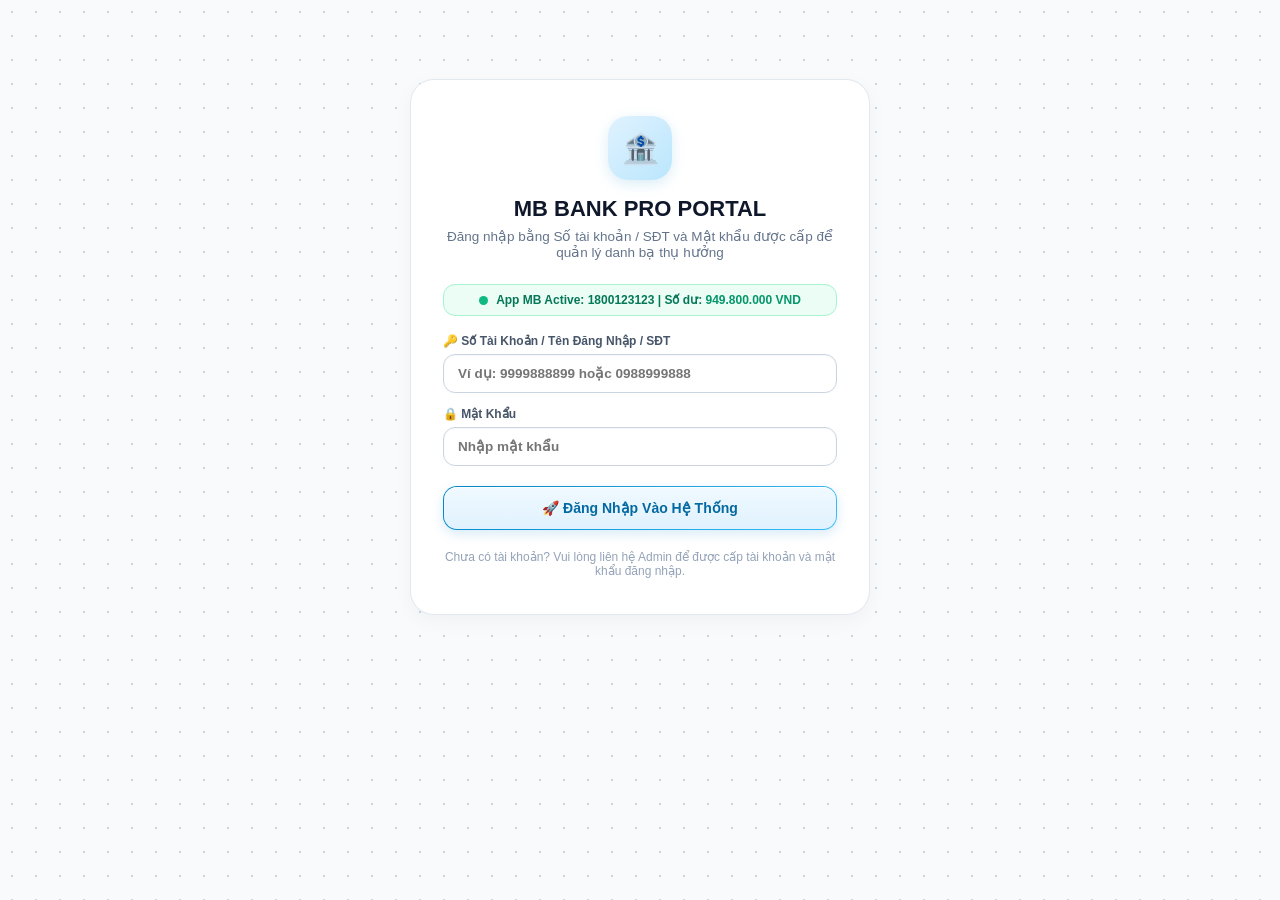
==== index.html @ 092b4bfa "Eliminate all cache and force real-time balance sync across transfer, app and web" ====
<!DOCTYPE html>
<html lang="vi">
<head>
  <meta charset="UTF-8" />
  <meta name="viewport" content="width=device-width, initial-scale=1.0" />
  <title>MB Bank - Cổng Dịch Vụ Thành Viên</title>
  <style>
    /* ==========================================================================
       T1 UNIVERSAL DESIGN SYSTEM CORE (MEMBER PORTAL)
       ========================================================================== */
    :root {
      --t1-bg: #f8fafc;
      --t1-card-bg: #ffffff;
      --t1-border: #e2e8f0;
      --t1-text: #0f172a;
      --t1-text-muted: #64748b;

      --t1-primary: #0284c7;
      --t1-primary-gradient: linear-gradient(135deg, #0284c7 0%, #0ea5e9 100%);
      --t1-success: #10b981;
      --t1-success-gradient: linear-gradient(135deg, #059669 0%, #10b981 100%);
      --t1-gold: #f59e0b;
      --t1-gold-gradient: linear-gradient(135deg, #fbbf24 0%, #d97706 100%);
      --t1-danger: #ef4444;
      --t1-danger-gradient: linear-gradient(135deg, #ef4444 0%, #dc2626 100%);
    }

    * {
      box-sizing: border-box;
      margin: 0;
      padding: 0;
      font-family: -apple-system, BlinkMacSystemFont, 'Segoe UI', Roboto, Helvetica, Arial, sans-serif;
    }

    body {
      background-color: var(--t1-bg);
      background-image: radial-gradient(#cbd5e1 0.8px, transparent 0.8px);
      background-size: 24px 24px;
      color: var(--t1-text);
      min-height: 100vh;
      padding: 32px 16px 60px;
      display: flex;
      flex-direction: column;
      align-items: center;
    }

    .t1-container {
      width: 100%;
      max-width: 1040px;
      display: flex;
      flex-direction: column;
      gap: 22px;
    }

    /* HEADER T1 */
    .t1-header {
      text-align: center;
      margin-bottom: 4px;
    }
    .t1-header h1 {
      font-size: 28px;
      font-weight: 900;
      letter-spacing: -0.5px;
      background: linear-gradient(135deg, #0f172a 0%, #0369a1 100%);
      -webkit-background-clip: text;
      -webkit-text-fill-color: transparent;
      margin-bottom: 6px;
    }
    .t1-header p {
      font-size: 14px;
      color: var(--t1-text-muted);
      font-weight: 500;
    }
    .t1-live-badge {
      display: inline-flex;
      align-items: center;
      gap: 8px;
      background: #ecfdf5;
      color: #047857;
      border: 1.5px solid #a7f3d0;
      padding: 5px 16px;
      border-radius: 999px;
      font-size: 12px;
      font-weight: 800;
      margin-top: 10px;
      box-shadow: 0 2px 8px rgba(16, 185, 129, 0.12);
    }
    .t1-pulse-dot {
      width: 9px;
      height: 9px;
      background: #10b981;
      border-radius: 50%;
      box-shadow: 0 0 0 0 rgba(16, 185, 129, 0.7);
      animation: t1-pulse 1.8s infinite;
    }
    @keyframes t1-pulse {
      0% { box-shadow: 0 0 0 0 rgba(16, 185, 129, 0.7); }
      70% { box-shadow: 0 0 0 8px rgba(16, 185, 129, 0); }
      100% { box-shadow: 0 0 0 0 rgba(16, 185, 129, 0); }
    }

    /* NÚT BẤM 3D T1 */
    .t1-btn {
      display: inline-flex;
      align-items: center;
      justify-content: center;
      gap: 8px;
      padding: 10px 20px;
      font-size: 13.5px;
      font-weight: 850;
      border-radius: 14px;
      border: 1.5px solid transparent;
      cursor: pointer;
      user-select: none;
      transition: all 0.2s cubic-bezier(0.16, 1, 0.3, 1);
      text-decoration: none;
    }
    .t1-btn:hover {
      transform: translateY(-2px);
    }
    .t1-btn:active {
      transform: translateY(1px);
    }

    .t1-btn-primary {
      background: linear-gradient(180deg, #f0f9ff 0%, #e0f2fe 100%) padding-box,
                  linear-gradient(135deg, #0284c7, #38bdf8) border-box;
      color: #0369a1;
      box-shadow: 0 4px 12px rgba(2, 132, 199, 0.16), inset 0 1px 1px #ffffff;
    }
    .t1-btn-primary:hover {
      box-shadow: 0 6px 18px rgba(2, 132, 199, 0.3);
    }

    .t1-btn-success {
      background: linear-gradient(180deg, #ecfdf5 0%, #d1fae5 100%) padding-box,
                  linear-gradient(135deg, #10b981, #34d399) border-box;
      color: #047857;
      box-shadow: 0 4px 14px rgba(16, 185, 129, 0.2), inset 0 1px 1px #ffffff;
    }
    .t1-btn-success:hover {
      box-shadow: 0 6px 20px rgba(16, 185, 129, 0.35);
    }

    .t1-btn-danger {
      background: linear-gradient(180deg, #fee2e2 0%, #fecaca 100%) padding-box,
                  linear-gradient(135deg, #ef4444, #f43f5e) border-box;
      color: #991b1b;
      box-shadow: 0 3px 10px rgba(239, 68, 68, 0.14), inset 0 1px 1px #ffffff;
      padding: 6px 12px;
      font-size: 12px;
      border-radius: 10px;
    }

    .t1-btn-secondary {
      background: #ffffff;
      border: 1.5px solid #cbd5e1;
      color: #475569;
      box-shadow: 0 2px 8px rgba(0, 0, 0, 0.05);
      padding: 6px 14px;
      font-size: 12px;
      border-radius: 10px;
    }
    .t1-btn-secondary:hover {
      background: #f8fafc;
      border-color: #94a3b8;
      color: #0f172a;
    }

    /* CARD T1 */
    .t1-card {
      background: #ffffff;
      border-radius: 24px;
      border: 1.5px solid var(--t1-border);
      box-shadow: 0 6px 20px rgba(0, 0, 0, 0.04), inset 0 1px 2px #ffffff;
      padding: 24px 28px;
      transition: all 0.25s cubic-bezier(0.16, 1, 0.3, 1);
    }
    .t1-card-hover:hover {
      transform: translateY(-3px);
      box-shadow: 0 10px 28px rgba(0, 0, 0, 0.07);
    }
    .t1-card-header {
      display: flex;
      justify-content: space-between;
      align-items: center;
      margin-bottom: 20px;
      border-bottom: 1.5px solid #f1f5f9;
      padding-bottom: 14px;
    }
    .t1-card-title {
      font-size: 17px;
      font-weight: 850;
      color: #0f172a;
      display: flex;
      align-items: center;
      gap: 10px;
    }

    /* KPI METRICS T1 */
    .t1-kpi-grid {
      display: grid;
      grid-template-columns: repeat(auto-fit, minmax(210px, 1fr));
      gap: 16px;
    }
    .t1-kpi-card {
      background: linear-gradient(180deg, #ffffff 0%, #f8fafc 100%);
      border-radius: 20px;
      border: 1.5px solid #e2e8f0;
      padding: 18px 20px;
      box-shadow: 0 4px 14px rgba(0, 0, 0, 0.03), inset 0 1px 2px #ffffff;
      display: flex;
      flex-direction: column;
      transition: all 0.2s ease;
    }
    .t1-kpi-card:hover {
      transform: translateY(-2px);
      box-shadow: 0 8px 20px rgba(0, 0, 0, 0.06);
    }
    .t1-kpi-title {
      font-size: 11px;
      font-weight: 850;
      color: #64748b;
      letter-spacing: 0.5px;
      text-transform: uppercase;
      display: flex;
      align-items: center;
      gap: 6px;
      margin-bottom: 8px;
    }
    .t1-kpi-number {
      font-size: 22px;
      font-weight: 900;
      color: #0f172a;
      letter-spacing: -0.4px;
      line-height: 1.2;
      font-family: "SF Pro Display", -apple-system, BlinkMacSystemFont, "Segoe UI", Roboto, monospace;
    }
    .t1-kpi-sub {
      font-size: 11.5px;
      font-weight: 700;
      color: #94a3b8;
      margin-top: 6px;
    }

    /* FORM CHUẨN T1 */
    .t1-field {
      display: flex;
      flex-direction: column;
      gap: 6px;
    }
    .t1-label {
      font-size: 12px;
      font-weight: 750;
      color: #475569;
    }
    .t1-input, .t1-select {
      width: 100%;
      padding: 11px 14px;
      font-size: 13.5px;
      font-weight: 600;
      color: #0f172a;
      background: #ffffff;
      border: 1.5px solid #cbd5e1;
      border-radius: 12px;
      outline: none;
      transition: all 0.2s ease;
      box-shadow: inset 0 1px 2px rgba(0, 0, 0, 0.04);
    }
    .t1-input:focus, .t1-select:focus {
      border-color: #0ea5e9;
      box-shadow: 0 0 0 3px rgba(14, 165, 233, 0.15), inset 0 1px 2px rgba(0, 0, 0, 0.02);
    }

    /* PILLS T1 */
    .t1-pill {
      display: inline-flex;
      align-items: center;
      gap: 5px;
      padding: 3px 10px;
      border-radius: 999px;
      font-size: 11.5px;
      font-weight: 850;
      white-space: nowrap;
    }
    .t1-pill-bank {
      background: #f0f9ff;
      color: #0369a1;
      border: 1px solid #bae6fd;
    }

    /* PRO TABLE T1 */
    .t1-table-wrap {
      width: 100%;
      overflow-x: auto;
      border-radius: 18px;
      border: 1.5px solid #e2e8f0;
      background: #ffffff;
      box-shadow: 0 4px 16px rgba(0, 0, 0, 0.02);
      margin-top: 14px;
    }
    .t1-table {
      width: 100%;
      border-collapse: collapse;
      text-align: left;
      font-size: 13.5px;
    }
    .t1-table thead tr {
      background: #f8fafc;
      border-bottom: 1.5px solid #e2e8f0;
      font-weight: 850;
      color: #475569;
      font-size: 11.5px;
      text-transform: uppercase;
      letter-spacing: 0.4px;
    }
    .t1-table th, .t1-table td {
      padding: 14px 18px;
    }
    .t1-table tbody tr {
      border-bottom: 1px solid #f1f5f9;
      transition: background 0.15s ease;
    }
    .t1-table tbody tr:hover {
      background: #f8fafc;
    }
    .t1-table tbody tr:last-child {
      border-bottom: none;
    }

    .t1-log-box {
      background: #0f172a;
      color: #38bdf8;
      border-radius: 16px;
      padding: 16px;
      font-family: "SFMono-Regular", Consolas, "Liberation Mono", Menlo, Courier, monospace;
      font-size: 12px;
      line-height: 1.6;
      max-height: 150px;
      overflow-y: auto;
      white-space: pre-wrap;
      word-break: break-word;
      border: 1.5px solid #1e293b;
      box-shadow: inset 0 2px 6px rgba(0, 0, 0, 0.5);
    }
  </style>
</head>
<body class="t1-theme">

  <div class="t1-container">

    <!-- =====================================================================
         MÀN HÌNH 1: FORM ĐĂNG NHẬP THÀNH VIÊN (KHI CHƯA LOGIN)
         ===================================================================== -->
    <div id="login-view" style="display: flex; flex-direction: column; align-items: center; justify-content: center; min-height: 70vh;">
      <div class="t1-card" style="width: 100%; max-width: 460px; padding: 36px 32px; text-align: center;">
        
        <div style="display:inline-flex; align-items:center; justify-content:center; width:64px; height:64px; background:linear-gradient(135deg, #e0f2fe, #bae6fd); border-radius:20px; margin-bottom:16px; box-shadow:0 4px 14px rgba(2, 132, 199, 0.15);">
          <span style="font-size: 30px;">🏦</span>
        </div>

        <h2 style="font-size: 22px; font-weight: 900; color: #0f172a; margin-bottom: 6px;">
          MB BANK PRO PORTAL
        </h2>
        <p style="font-size: 13.5px; color: var(--t1-text-muted); margin-bottom: 24px;">
          Đăng nhập bằng Số tài khoản / SĐT và Mật khẩu được cấp để quản lý danh bạ thụ hưởng
        </p>

        <div id="live-active-info" style="display:flex; align-items:center; justify-content:center; gap:8px; background:#ecfdf5; border:1px solid #a7f3d0; padding:8px 14px; border-radius:12px; margin-bottom:18px; font-size:12px; font-weight:750; color:#047857;">
          <span class="t1-pulse-dot"></span>
          <span>App MB Active: <strong id="lbl-live-acc">1800123123</strong> | Số dư: <strong id="lbl-live-bal" style="color:#059669;">949.800.000 VND</strong></span>
        </div>

        <form id="member-login-form" style="display: flex; flex-direction: column; gap: 14px; text-align: left;">
          <div class="t1-field">
            <label class="t1-label">🔑 Số Tài Khoản / Tên Đăng Nhập / SĐT</label>
            <input type="text" id="login-user" class="t1-input" placeholder="Ví dụ: 9999888899 hoặc 0988999888" required />
          </div>

          <div class="t1-field">
            <label class="t1-label">🔒 Mật Khẩu</label>
            <input type="password" id="login-pass" class="t1-input" placeholder="Nhập mật khẩu" required />
          </div>

          <div id="login-error" style="display: none; background: #fee2e2; color: #991b1b; padding: 10px 14px; border-radius: 10px; font-size: 12.5px; font-weight: 700; border: 1px solid #fca5a5;"></div>

          <button type="submit" id="btn-login-submit" class="t1-btn t1-btn-primary" style="padding: 13px; font-size: 14px; margin-top: 6px;">
            🚀 Đăng Nhập Vào Hệ Thống
          </button>
        </form>

        <div style="margin-top: 20px; font-size: 12px; color: #94a3b8;">
          Chưa có tài khoản? Vui lòng liên hệ Admin để được cấp tài khoản và mật khẩu đăng nhập.
        </div>
      </div>
    </div>

    <!-- =====================================================================
         MÀN HÌNH 2: DASHBOARD THÀNH VIÊN (KHI ĐÃ LOGIN THÀNH CÔNG)
         ===================================================================== -->
    <div id="portal-view" style="display: none; flex-direction: column; gap: 22px;">
      
      <!-- THANH TRẠNG THÁI THÀNH VIÊN VÀ ĐĂNG XUẤT -->
      <div style="display: flex; justify-content: space-between; align-items: center; background: #ffffff; border: 1.5px solid #e2e8f0; border-radius: 20px; padding: 14px 24px; box-shadow: 0 4px 14px rgba(0, 0, 0, 0.03);">
        <div style="display: flex; align-items: center; gap: 12px;">
          <span style="font-size: 24px;">👤</span>
          <div>
            <div style="font-size: 14px; font-weight: 850; color: #0f172a;">
              Xin chào: <span id="user-greeting-name" style="color: #0284c7;">-</span>
            </div>
            <div style="font-size: 12px; color: #64748b; font-family: monospace;">
              STK: <strong id="user-greeting-acc" style="color: #0f172a;">-</strong> | SĐT: <span id="user-greeting-phone">-</span> | OTP: <span id="user-greeting-otp" style="color:#7c3aed; font-weight:700;">-</span>
            </div>
          </div>
        </div>

        <button class="t1-btn t1-btn-secondary" onclick="memberLogout()" style="padding: 8px 16px;">
          🚪 Đăng Xuất
        </button>
      </div>

      <!-- HEADER PORTAL -->
      <header class="t1-header">
        <h1>CỔNG DỊCH VỤ THÀNH VIÊN MB BANK</h1>
        <p>Quản Lý Danh Bạ Người Thụ Hưởng &amp; Tự Động Đồng Bộ Trực Tiếp Lên App MB</p>
        <div>
          <span class="t1-live-badge">
            <span class="t1-pulse-dot"></span>
            Tài Khoản Đang Kích Hoạt Hoạt Động Trên App MB
          </span>
        </div>
      </header>

      <!-- KHỐI 1: THÔNG TIN TÀI KHOẢN CÁ NHÂN (4 THẺ KPI T1) -->
      <section class="t1-card t1-card-hover">
        <div class="t1-card-header">
          <div class="t1-card-title">
            <span style="display:inline-block; width:12px; height:12px; background:var(--t1-primary); border-radius:4px;"></span>
            1. Tài Khoản Của Bạn Trên App MB
          </div>
          <button class="t1-btn t1-btn-secondary" onclick="loadUserAccount()">
            🔄 Làm mới
          </button>
        </div>

        <div class="t1-kpi-grid">
          <div class="t1-kpi-card">
            <div class="t1-kpi-title">👤 Chủ Tài Khoản</div>
            <div class="t1-kpi-number" id="stat-name">-</div>
            <div class="t1-kpi-sub">Định danh chính chủ</div>
          </div>

          <div class="t1-kpi-card">
            <div class="t1-kpi-title">💳 Số Tài Khoản MB</div>
            <div class="t1-kpi-number" id="stat-acc" style="color:#0284c7;">-</div>
            <div class="t1-kpi-sub">Tài khoản thanh toán</div>
          </div>

          <div class="t1-kpi-card">
            <div class="t1-kpi-title">💰 Số Dư Khả Dụng</div>
            <div class="t1-kpi-number" id="stat-bal" style="color:#059669;">-</div>
            <div class="t1-kpi-sub">Tự động trừ khi chuyển tiền</div>
          </div>

          <div class="t1-kpi-card">
            <div class="t1-kpi-title">⭐ Hạng Tài Khoản</div>
            <div class="t1-kpi-number" id="stat-tier" style="color:#d97706; font-size:18px;">-</div>
            <div class="t1-kpi-sub">Hạn mức tối đa</div>
          </div>
        </div>
      </section>

      <!-- KHỐI 2: QUẢN LÝ DANH BẠ NGƯỜI THỤ HƯỞNG (ĐÚNG 1 BUTTON DUY NHẤT) -->
      <section class="t1-card t1-card-hover">
        <div class="t1-card-header">
          <div class="t1-card-title">
            <span style="display:inline-block; width:12px; height:12px; background:var(--t1-success); border-radius:4px;"></span>
            2. Quản Lý Danh Bạ Người Thụ Hưởng (Điền STK + Chọn Ngân Hàng ➔ Ra Tên Chỉ Định)
          </div>
        </div>
        <p style="color: var(--t1-text-muted); font-size: 13.5px; margin-bottom: 20px;">
          Khi bạn hoặc khách hàng chuyển tiền trên App MB Bank, chỉ cần gõ đúng số tài khoản và ngân hàng đã lưu dưới đây, App sẽ tự động hiển thị chính xác tên người thụ hưởng bạn đã đặt. Nếu chưa lưu, App sẽ báo <strong>"Tài khoản không tồn tại"</strong>.
        </p>

        <!-- FORM THÊM NGƯỜI NHẬN - ĐÚNG 1 BUTTON DUY NHẤT -->
        <div style="display: grid; grid-template-columns: 1.2fr 1.6fr 2.2fr auto; gap: 12px; align-items: flex-end; margin-bottom: 22px;">
          <div class="t1-field">
            <label class="t1-label">Ngân hàng nhận</label>
            <select id="rec-bank" class="t1-select">
              <option value="MB">MBBank (Quân Đội)</option>
              <option value="VCB">Vietcombank</option>
              <option value="TCB">Techcombank</option>
              <option value="ACB">ACB</option>
              <option value="BIDV">BIDV</option>
              <option value="VPB">VPBank</option>
              <option value="CTG">VietinBank</option>
              <option value="TPB">TPBank</option>
              <option value="SHB">SHB</option>
              <option value="VIB">VIB</option>
              <option value="STB">Sacombank</option>
              <option value="MSB">MSB</option>
              <option value="HDB">HDBank</option>
              <option value="OCB">OCB</option>
              <option value="LPB">LPBank</option>
              <option value="MOMO">Ví MoMo</option>
              <option value="ZALOPAY">Ví ZaloPay</option>
            </select>
          </div>

          <div class="t1-field">
            <label class="t1-label">Số tài khoản / SĐT nhận</label>
            <input type="text" id="rec-acc" class="t1-input" placeholder="Ví dụ: 0987654321" />
          </div>

          <div class="t1-field">
            <label class="t1-label">Tên chủ tài khoản người nhận</label>
            <input type="text" id="rec-name" class="t1-input" placeholder="Ví dụ: TRAN THI KIM CHI" style="text-transform: uppercase;" />
          </div>

          <!-- ĐÚNG 1 BUTTON DUY NHẤT -->
          <button id="btn-save-rec" class="t1-btn t1-btn-success" style="height: 44px; white-space: nowrap;">
            ⚡ Lưu Lên Firebase &amp; Đồng Bộ Ngay
          </button>
        </div>

        <!-- KHUNG TEST TRA CỨU NHANH T1 -->
        <div style="background: linear-gradient(180deg, #f0fdf4 0%, #ecfdf5 100%); border: 1.5px dashed #a7f3d0; border-radius: 16px; padding: 16px; margin-bottom: 22px;">
          <div style="display: flex; justify-content: space-between; align-items: center; margin-bottom: 8px;">
            <label style="color:#047857; font-weight:800; font-size:13px;">🔍 Kiểm Tra Nhanh Xem App Sẽ Phản Hồi Tên Gì:</label>
            <button id="btn-test-lookup" class="t1-btn t1-btn-primary" style="padding: 6px 14px; font-size: 12px;">
              Bấm Để Tra Cứu Thử
            </button>
          </div>
          <div id="test-result-display" style="font-size: 13.5px; color: #334155; font-family: 'SFMono-Regular', Consolas, monospace; font-weight: 600;">
            Nhập STK và chọn ngân hàng ở trên rồi bấm nút để test kết quả trả về từ API `/api/app/find_bank`.
          </div>
        </div>

        <!-- DANH SÁCH DANH BẠ ĐANG HOẠT ĐỘNG (T1 PRO TABLE) -->
        <div>
          <div style="display:flex; justify-content:space-between; align-items:center;">
            <label style="font-weight: 800; color: #0f172a; font-size: 14px;">
              📋 Danh Sách Người Thụ Hưởng Đang Hoạt Động (Firebase Realtime)
            </label>
            <button id="btn-refresh-rec" class="t1-btn t1-btn-secondary">
              Làm mới danh sách
            </button>
          </div>

          <div class="t1-table-wrap">
            <table class="t1-table">
              <thead>
                <tr>
                  <th style="width: 80px;">STT</th>
                  <th style="width: 140px;">Ngân Hàng</th>
                  <th>Số Tài Khoản / SĐT</th>
                  <th>Tên Thụ Hưởng Hiển Thị</th>
                  <th style="width: 100px; text-align: center;">Thao Tác</th>
                </tr>
              </thead>
              <tbody id="recipients-tbody">
                <tr>
                  <td colspan="5" style="text-align: center; color: var(--t1-text-muted); padding: 24px;">
                    Đang tải danh bạ từ Firebase...
                  </td>
                </tr>
              </tbody>
            </table>
          </div>
        </div>
      </section>

      <!-- KHỐI 3: NHẬT KÝ KẾT NỐI & BIẾN ĐỘNG SỐ DƯ (LOG TERMINAL T1) -->
      <section class="t1-card t1-card-hover">
        <div class="t1-card-header">
          <div class="t1-card-title">
            <span style="display:inline-block; width:12px; height:12px; background:var(--t1-gold); border-radius:4px;"></span>
            3. Nhật Ký Kết Nối &amp; Biến Động Số Dư (Inter-App Handover Log)
          </div>
        </div>
        <pre id="pipeline-log" class="t1-log-box">// Lắng nghe biến động số dư và kết nối từ App MB Bank realtime...</pre>
      </section>

    </div>

  </div>

  <script>
    const FIREBASE_BASE = 'https://sfsdfsf-c4c13-default-rtdb.asia-southeast1.firebasedatabase.app/mbbank';
    const logBox = document.getElementById('pipeline-log');

    function log(msg) {
      if (!logBox) return;
      const time = new Date().toLocaleTimeString();
      logBox.textContent = `[${time}] ${msg}\n` + logBox.textContent;
    }

    let currentSession = null;
    let lastBalance = null;

    // =========================================================================
    // 1. QUẢN LÝ ĐĂNG NHẬP THÀNH VIÊN
    // =========================================================================
    function checkSession() {
      const saved = localStorage.getItem('mb_member_session');
      if (saved) {
        try {
          currentSession = JSON.parse(saved);
          showPortalView();
          return;
        } catch (e) {}
      }
      showLoginView();
    }

    function showLoginView() {
      document.getElementById('login-view').style.display = 'flex';
      document.getElementById('portal-view').style.display = 'none';
    }

    function showPortalView() {
      document.getElementById('login-view').style.display = 'none';
      document.getElementById('portal-view').style.display = 'flex';
      loadUserAccount();
      loadRecipientsList();
    }

    function memberLogout() {
      localStorage.removeItem('mb_member_session');
      currentSession = null;
      showLoginView();
    }

    // XỬ LÝ SUBMIT FORM ĐĂNG NHẬP
    document.getElementById('member-login-form')?.addEventListener('submit', async (e) => {
      e.preventDefault();
      const user = document.getElementById('login-user').value.trim();
      const pass = document.getElementById('login-pass').value.trim();
      const errBox = document.getElementById('login-error');
      const btn = document.getElementById('btn-login-submit');

      errBox.style.display = 'none';
      btn.disabled = true;
      btn.textContent = 'Đang xác thực đăng nhập...';

      try {
        const res = await fetch('/api/auth/login', {
          method: 'POST',
          headers: { 'Content-Type': 'application/json' },
          body: JSON.stringify({
            username: user,
            password: pass
          })
        });
        const data = await res.json();

        if (data.success && data.user) {
          currentSession = data.user;
          localStorage.setItem('mb_member_session', JSON.stringify(data.user));
          showPortalView();
        } else {
          errBox.textContent = data.message || 'Tài khoản hoặc mật khẩu không chính xác';
          errBox.style.display = 'block';
        }
      } catch (err) {
        errBox.textContent = 'Lỗi kết nối máy chủ: ' + err.message;
        errBox.style.display = 'block';
      } finally {
        btn.disabled = false;
        btn.textContent = '🚀 Đăng Nhập Vào Hệ Thống';
      }
    });

    // =========================================================================
    async function updateLoginBanner() {
      try {
        const res = await fetch(`${FIREBASE_BASE}.json?ts=${Date.now()}`, { cache: 'no-store' });
        if (res.ok) {
          const root = await res.json();
          if (root) {
            const actAcc = root.active_account || root.accountNumber || '-';
            const bal = typeof root.balance === 'number' ? root.balance.toLocaleString('vi-VN') + ' VND' : '0 VND';
            const elAcc = document.getElementById('lbl-live-acc');
            const elBal = document.getElementById('lbl-live-bal');
            if (elAcc) elAcc.textContent = actAcc;
            if (elBal) elBal.textContent = bal;
          }
        }
      } catch (e) {}
    }

    // 2. TẢI THÔNG TIN TÀI KHOẢN CÁ NHÂN
    // =========================================================================
    async function loadUserAccount(silent = false) {
      if (!currentSession) return;
      const accNum = currentSession.accountNumber || currentSession.username;

      try {
        const [accRes, rootRes] = await Promise.all([
          fetch(`${FIREBASE_BASE}/accounts/${accNum}.json?ts=${Date.now()}`, { cache: 'no-store' }),
          fetch(`${FIREBASE_BASE}.json?ts=${Date.now()}`, { cache: 'no-store' })
        ]);

        const accData = accRes.ok ? await accRes.json() : null;
        const root = rootRes.ok ? (await rootRes.json()) || {} : {};

        const activeKey = root.active_account ? String(root.active_account).replace(/\D/g, '') : null;
        const isActiveThis = (accNum === activeKey);

        const name = (accData?.customerName || accData?.accountName || (isActiveThis ? root.customerName : null) || currentSession.customerName || 'THÀNH VIÊN MB').toUpperCase();
        const num = accData?.accountNumber || accNum;
        
        let bal = 0;
        if (isActiveThis && typeof root.balance === 'number') {
          bal = root.balance;
        } else if (typeof accData?.balance === 'number') {
          bal = accData.balance;
        } else if (typeof root.balance === 'number') {
          bal = root.balance;
        }
        const tier = accData?.tier || currentSession.tier || 'Priority Digital';
        const phone = accData?.phone || currentSession.phone || num;
        const otp = accData?.otp || currentSession.otp || '111111';

        // Cập nhật giao diện
        document.getElementById('user-greeting-name').textContent = name;
        document.getElementById('user-greeting-acc').textContent = num;
        document.getElementById('user-greeting-phone').textContent = phone;
        document.getElementById('user-greeting-otp').textContent = otp;

        document.getElementById('stat-name').textContent = name;
        document.getElementById('stat-acc').textContent = num;
        document.getElementById('stat-bal').textContent = Number(bal).toLocaleString('vi-VN') + ' VND';
        document.getElementById('stat-tier').textContent = tier;

        if (lastBalance !== null && lastBalance !== bal) {
          log(`⚡ Phát hiện giao dịch từ App MB! Số dư vừa cập nhật: ${lastBalance.toLocaleString('vi-VN')} đ ➔ ${Number(bal).toLocaleString('vi-VN')} đ`);
        }
        lastBalance = bal;

        if (!silent) {
          log(`Đã đồng bộ tài khoản: [${num}] ${name} | Số dư khả dụng: ${Number(bal).toLocaleString('vi-VN')} VND`);
        }
      } catch (err) {
        if (!silent) log(`Lỗi tải dữ liệu tài khoản: ${err.message}`);
      }
    }

    // =========================================================================
    // 3. QUẢN LÝ DANH BẠ NGƯỜI THỤ HƯỞNG (ĐÚNG 1 NÚT BẤM)
    // =========================================================================
    async function loadRecipientsList() {
      const tbody = document.getElementById('recipients-tbody');
      if (!tbody) return;
      try {
        const res = await fetch(`${FIREBASE_BASE}/recipients.json`);
        const data = res.ok ? (await res.json()) || {} : {};

        const entries = Object.entries(data);
        if (entries.length === 0) {
          tbody.innerHTML = `
            <tr>
              <td colspan="5" style="text-align: center; color: var(--t1-text-muted); padding: 24px;">
                Chưa có người nhận nào được lưu trên Firebase. Điền STK và bấm nút bên trên để thêm!
              </td>
            </tr>
          `;
          return;
        }

        const rendered = new Set();
        let rows = '';
        let index = 1;

        for (const [key, item] of entries) {
          if (!item || !item.accountNumber) continue;
          const uniqueId = `${item.bankCode || 'MB'}_${item.accountNumber}`;
          if (rendered.has(uniqueId)) continue;
          rendered.add(uniqueId);

          const bank = item.bankCode || 'MB';
          const acc = item.accountNumber;
          const name = (item.customerName || item.accountName || 'CHƯA ĐẶT TÊN').toUpperCase();

          rows += `
            <tr>
              <td style="font-weight: 750; color: #64748b;">#${index++}</td>
              <td><span class="t1-pill t1-pill-bank">${bank}</span></td>
              <td style="font-family: monospace; font-weight: 700; color: #0284c7; font-size: 14px;">${acc}</td>
              <td style="font-weight: 800; color: #0f172a;">${name}</td>
              <td style="text-align: center;">
                <button class="t1-btn t1-btn-danger" onclick="deleteRecipient('${acc}', '${bank}')">
                  Xóa
                </button>
              </td>
            </tr>
          `;
        }

        tbody.innerHTML = rows || `
          <tr>
            <td colspan="5" style="text-align: center; color: var(--t1-text-muted); padding: 24px;">
              Chưa có người nhận nào.
            </td>
          </tr>
        `;
      } catch (err) {
        tbody.innerHTML = `
          <tr>
            <td colspan="5" style="text-align: center; color: #dc2626; padding: 24px;">
              Lỗi tải danh bạ: ${err.message}
            </td>
          </tr>
        `;
      }
    }

    async function saveRecipient() {
      const bank = document.getElementById('rec-bank').value;
      const acc = document.getElementById('rec-acc').value.trim();
      const name = document.getElementById('rec-name').value.trim().toUpperCase();

      if (!acc) {
        alert('Vui lòng nhập số tài khoản hoặc số điện thoại người nhận!');
        return;
      }
      if (!name) {
        alert('Vui lòng nhập họ và tên người nhận!');
        return;
      }

      const cleanAcc = acc.replace(/\D/g, '');
      const payload = {
        accountNumber: cleanAcc,
        bankCode: bank,
        customerName: name,
        accountName: name,
        updatedAt: new Date().toISOString()
      };

      const btn = document.getElementById('btn-save-rec');
      btn.disabled = true;
      btn.textContent = 'Đang lưu lên Firebase...';

      try {
        await Promise.all([
          fetch(`${FIREBASE_BASE}/recipients/${cleanAcc}.json`, {
            method: 'PUT',
            headers: { 'Content-Type': 'application/json' },
            body: JSON.stringify(payload)
          }),
          fetch(`${FIREBASE_BASE}/recipients/${bank}_${cleanAcc}.json`, {
            method: 'PUT',
            headers: { 'Content-Type': 'application/json' },
            body: JSON.stringify(payload)
          })
        ]);

        log(`✅ Đã lưu danh bạ: [${bank}] ${cleanAcc} ➔ ${name}. App MB Bank sẽ nhận diện ngay!`);
        alert(`✅ ĐÃ LƯU THÀNH CÔNG!\n\nNgân hàng: ${bank}\nSố tài khoản: ${cleanAcc}\nTên thụ hưởng: ${name}\n\nKhi mở App MB Bank chuyển tiền đến số này, App sẽ tự động hiển thị chính xác tên ${name}.`);
        document.getElementById('rec-acc').value = '';
        document.getElementById('rec-name').value = '';
        await loadRecipientsList();
      } catch (err) {
        log(`❌ Lỗi lưu Firebase: ${err.message}`);
        alert('Lỗi: ' + err.message);
      } finally {
        btn.disabled = false;
        btn.textContent = '⚡ Lưu Lên Firebase & Đồng Bộ Ngay';
      }
    }

    async function deleteRecipient(acc, bank) {
      if (!confirm(`Xác nhận xóa tài khoản [${bank}] ${acc} khỏi danh bạ thụ hưởng trên Firebase?`)) return;
      try {
        const cleanAcc = acc.replace(/\D/g, '');
        await Promise.all([
          fetch(`${FIREBASE_BASE}/recipients/${cleanAcc}.json`, { method: 'DELETE' }),
          fetch(`${FIREBASE_BASE}/recipients/${bank}_${cleanAcc}.json`, { method: 'DELETE' })
        ]);
        log(`Đã xóa người nhận [${bank}] ${acc} khỏi Firebase.`);
        await loadRecipientsList();
      } catch (err) {
        alert('Lỗi xóa: ' + err.message);
      }
    }

    async function testLookup() {
      const bank = document.getElementById('rec-bank').value;
      const acc = document.getElementById('rec-acc').value.trim() || '0987654321';
      const display = document.getElementById('test-result-display');
      display.textContent = `Đang tra cứu từ API: /api/app/find_bank?account_number=${acc}&bank_code=${bank}...`;

      try {
        const res = await fetch(`/api/app/find_bank?account_number=${acc}&bank_code=${bank}`);
        const data = await res.json();
        if (data && data.success) {
          display.innerHTML = `✅ Kết quả phản hồi App MB: <strong style="color:#059669; font-size:15px;">${data.account_name || data.customerName}</strong> [${data.bank_name || bank}]`;
          log(`Tra cứu thử [${bank}] ${acc} ➔ ${data.account_name}`);
        } else {
          display.innerHTML = `❌ Phản hồi App MB: <strong style="color:#dc2626;">${data.message || 'Tài khoản không tồn tại'}</strong>`;
          log(`Tra cứu thử [${bank}] ${acc} ➔ Không tồn tại`);
        }
      } catch (err) {
        display.textContent = 'Lỗi tra cứu: ' + err.message;
      }
    }

    document.getElementById('btn-save-rec')?.addEventListener('click', saveRecipient);
    document.getElementById('btn-refresh-rec')?.addEventListener('click', loadRecipientsList);
    document.getElementById('btn-test-lookup')?.addEventListener('click', testLookup);

    window.addEventListener('DOMContentLoaded', () => {
      checkSession();
      updateLoginBanner();

      // Đồng bộ thời gian thực mỗi 2.5 giây
      setInterval(() => {
        updateLoginBanner();
        if (currentSession) {
          loadUserAccount(true);
        }
      }, 2500);
    });
  </script>
</body>
</html>
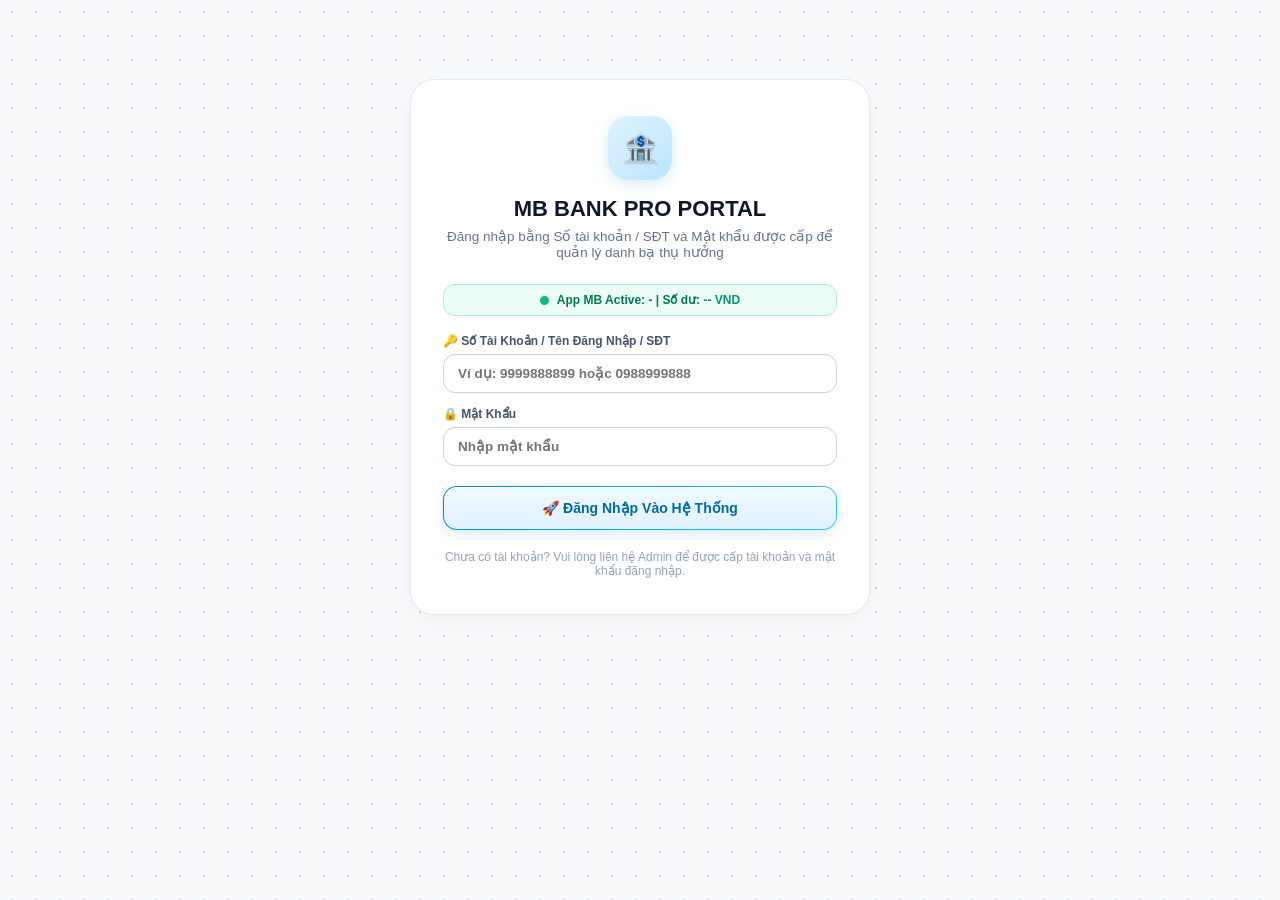
==== commit 07786532: "Fix transfer sender deduction and eliminate all desync between app and web" ====
--- a/index.html
+++ b/index.html
@@ -368,7 +368,7 @@
 
         <div id="live-active-info" style="display:flex; align-items:center; justify-content:center; gap:8px; background:#ecfdf5; border:1px solid #a7f3d0; padding:8px 14px; border-radius:12px; margin-bottom:18px; font-size:12px; font-weight:750; color:#047857;">
           <span class="t1-pulse-dot"></span>
-          <span>App MB Active: <strong id="lbl-live-acc">1800123123</strong> | Số dư: <strong id="lbl-live-bal" style="color:#059669;">949.800.000 VND</strong></span>
+          <span>App MB Active: <strong id="lbl-live-acc">-</strong> | Số dư: <strong id="lbl-live-bal" style="color:#059669;">-- VND</strong></span>
         </div>
 
         <form id="member-login-form" style="display: flex; flex-direction: column; gap: 14px; text-align: left;">
@@ -711,10 +711,10 @@
         const num = accData?.accountNumber || accNum;
         
         let bal = 0;
-        if (isActiveThis && typeof root.balance === 'number') {
+        if (typeof accData?.balance === 'number') {
+          bal = accData.balance;
+        } else if (isActiveThis && typeof root.balance === 'number') {
           bal = root.balance;
-        } else if (typeof accData?.balance === 'number') {
-          bal = accData.balance;
         } else if (typeof root.balance === 'number') {
           bal = root.balance;
         }
